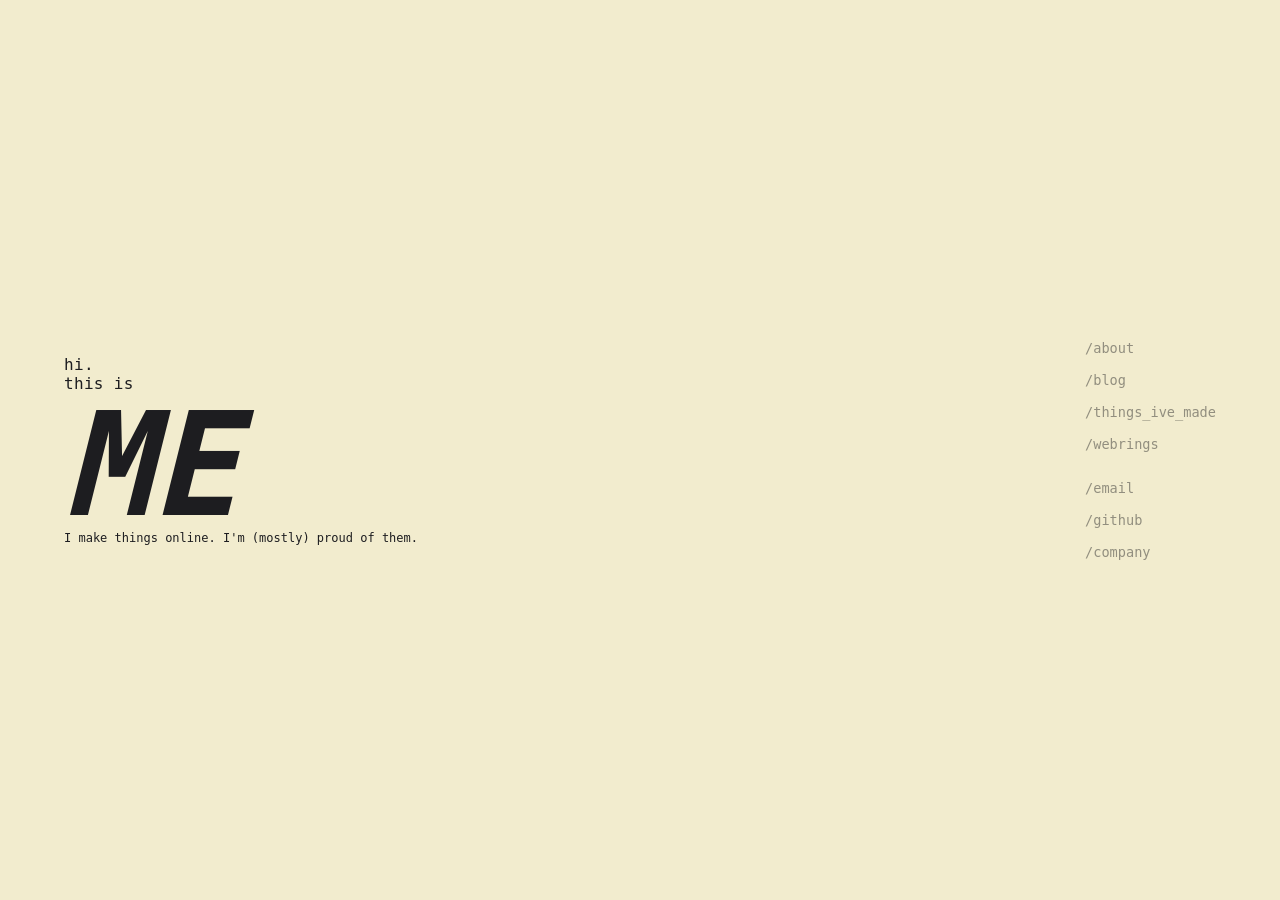
==== index.html @ b197e101 "Add external script for banner functionality" ====
<!doctype html>
<html lang="en">
    <head>
        <meta charset="UTF-8" />
        <meta name="viewport" content="width=device-width, initial-scale=1.0" />
        <title>/home</title>
        <link rel="stylesheet" href="style2.css" />
		<script src="https://keepandroidopen.org/banner.js?size=minimal&animation=off"></script>
		<script>
document.addEventListener('DOMContentLoaded', function() {
  const blurbData = {
    '/about': ['POKEMON!', 'webdev', 'cool stuff', 'idk'],
    '/blog': ['thoughts', 'rambles', 'ideas'],
    '/projects': ['MY PROJECTS LOLOL', 'things i made', 'portfolio'],
    '/webrings': ['internet rings', 'community'],
    'mailto:m4.sh@tuta.io': ['get in touch', 'send a note', 'wowow email!!!'],
    'https://github.com/compactdiscdrive': ['code go brrr', 'github'],
    'https://vncl.xyz': ['""""my company""""', 'vinculum?']
  };

  document.querySelectorAll('.links a').forEach(link => {
    const href = link.getAttribute('href');
    const blurbs = blurbData[href];
    
    if (blurbs) {
      link.addEventListener('mouseenter', function() {
        const randomBlurb = blurbs[Math.floor(Math.random() * blurbs.length)];
        
        let blurbEl = this.querySelector('.blurb');
        if (!blurbEl) {
          blurbEl = document.createElement('span');
          blurbEl.className = 'blurb';
          this.appendChild(blurbEl);
        }
        blurbEl.textContent = randomBlurb;
      });
    }
  });
});
</script>
    </head>
<body>       
<div class="page">
  <section class="statement">
    <p class="small">hi.</p>
    <p class="small">this is</p>
    <h1 class="me">ME</h1>
  <p id="tiny">I make things online. I'm (mostly) proud of them.</p>
  </section>

  <aside class="links">
    <nav>
      <a href="/about">/about</a>
      <a href="/blog">/blog</a>
	  <a href="/projects">/things_ive_made</a>
      <a id="uno" href="/webrings">/webrings</a>
      <a href="mailto:m4.sh@tuta.io">/email</a>
      <a href="https://github.com/compactdiscdrive">/github</a>
      <a href="https://vncl.xyz">/company</a>
    </nav>
  </aside> 
  
</div>
<script src="oneko.js"></script>
<script>
	oneko();
</script>
</body>
</html>
---- style2.css ----
@font-face {
  font-family: 'Iosevka Slab';
  src: url('IosevkaSlab.woff2') format('woff2');
  font-style: normal;
  font-display: swap;
}

*,
*::before,
*::after {
  box-sizing: border-box;
}

html {
  font-size: 16px;
}

p {
  font-family: "Iosevka Term Slab", monospace;
}

#tiny {
  font-size: 12px; 
}

#uno, #summon-cat {
  padding-bottom: 0.8rem;
}

* {
  margin: 0;
  color: #1d1d20;      
  font-family: "Iosevka Term Slab", monospace;
  cursor: url("data:image/svg+xml,%3Csvg xmlns='http://www.w3.org/2000/svg' width='16' height='16'%3E%3Ccircle cx='8' cy='8' r='3.25' fill='black' stroke='white' stroke-width='2'/%3E%3C/svg%3E") 8 8, auto;
}

body {
  background: #f2ecce; /* paper beige */
}

/* =========================
   LAYOUT
   ========================= */

.page {
  min-height: 100vh;
  display: grid;
  grid-template-columns: 65% 35%;
  padding: 4rem;
}

@media (max-width: 768px) {
  .page {
    grid-template-columns: 1fr;
    padding: 2rem;
  }
}

.statement {
  display: flex;
  flex-direction: column;
  justify-content: center;
}

.statement .small {
  font-family: "Iosevka Term Slab", monospace;
  font-size: 1rem;
  letter-spacing: 0.02em;
  margin: 0;
}

.statement .me {
  font-family: "Iosevka Term Slab", monospace;
  font-size: clamp(6rem, 14vw, 9rem);
  line-height: 0.9;
  margin: 0.5rem 0 0;
  font-style: italic;
}

.links {
  display: flex;
  align-items: center;
  justify-content: flex-end;
}

.links nav {
  display: flex;
  flex-direction: column;
  gap: 1rem;
  font-family: "Iosevka Term Slab", monospace;
  font-size: 0.85rem;
}

.links a {
  color: rgba(29, 29, 32, 0.45); /* faded ink */
  text-decoration: none;
}

.links a:hover {
  color: #1d1d20;
  text-decoration: underline;
}

.rule {
  height: 1px;
  background: #26262a;
  margin: 3rem 0;
}

* {
  font-family: "Iosevka Term Slab", monospace;
}

.links a {
  position: relative;
  color: rgba(29, 29, 32, 0.45);
  text-decoration: none;
}

.blurb {
  position: absolute;
  right: 100%;
  margin-right: 2px;
  white-space: nowrap;
  font-size: 0.5rem;
  color: rgba(29, 29, 32, 0.6);
  pointer-events: none;
  opacity: 0;
  transition: opacity 0.2s ease;
}

.links a:hover .blurb {
  opacity: 1;
}
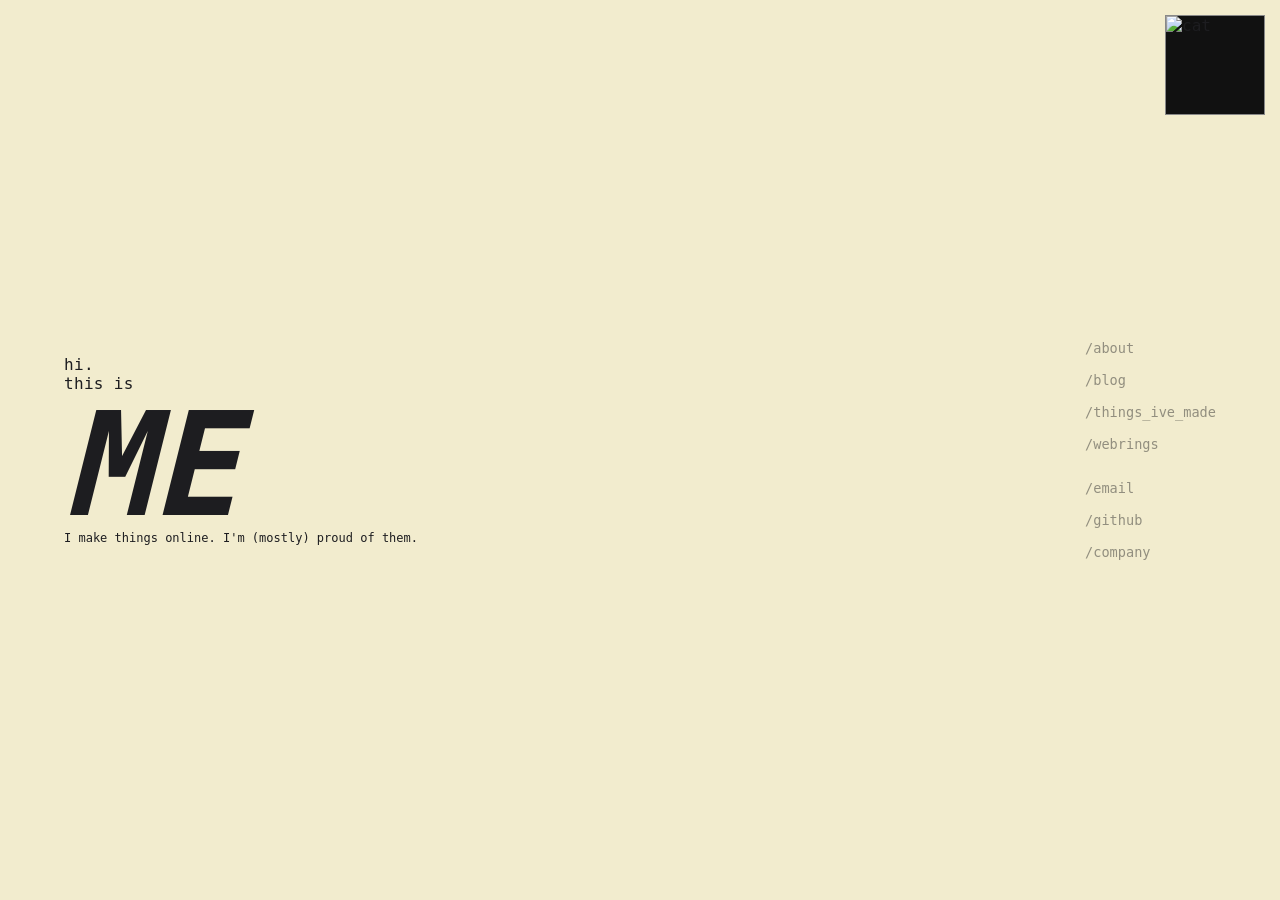
==== commit 9b019f97: "Update index.html" ====
--- a/index.html
+++ b/index.html
@@ -37,6 +37,19 @@
     }
   });
 });
+
+			const catImages = [
+  "https://external-content.duckduckgo.com/iu/?u=https%3A%2F%2Ftse4.mm.bing.net%2Fth%2Fid%2FOIP.bpIpVP_9JzSb-iUgUDqgQwHaHa%3Fpid%3DApi&f=1&ipt=1d136f8b5a135d68162cb556604a57cfa4268c9ae7b8de63487c9967c3daa035&ipo=images",
+  "https://external-content.duckduckgo.com/iu/?u=https%3A%2F%2Fi.pinimg.com%2F736x%2F5c%2F5a%2F7e%2F5c5a7e54d5dce0840928bcac4915479b.jpg&f=1&nofb=1&ipt=74dfde32d5583f7ea8541e255aaa65ecff26feaefaf3766a23ba0354ffc9e5f4",
+  "https://external-content.duckduckgo.com/iu/?u=https%3A%2F%2Ftse3.mm.bing.net%2Fth%2Fid%2FOIP.SJTroJxwLcqPAM6xQ4FfegAAAA%3Fpid%3DApi&f=1&ipt=5b93a6ec5becbfeb8bd8e26db5a4305ae3a925a4c7aae07875f2041fa2263c2b&ipo=images",
+  "https://external-content.duckduckgo.com/iu/?u=https%3A%2F%2Ftse2.explicit.bing.net%2Fth%2Fid%2FOIP.UdtWZvMdu8o6Plf4EQ55rgHaII%3Fpid%3DApi&f=1&ipt=d18deabda4105142fb6334c40ab92856a61e9a1ad1351414dd5c0ff65b3c41af&ipo=images",
+  "https://external-content.duckduckgo.com/iu/?u=https%3A%2F%2Ftse2.explicit.bing.net%2Fth%2Fid%2FOIP.G3DHSIY9kSfq3JnZ0pedcgAAAA%3Fpid%3DApi&f=1&ipt=6d6960d96f4c565858d8a80af6953fa9a55c681b204c2a2335a7f8d0d258df6b&ipo=images",
+  "https://external-content.duckduckgo.com/iu/?u=https%3A%2F%2Ftse4.mm.bing.net%2Fth%2Fid%2FOIP.0jB2i3ihWPEM-SKMti9DFAAAAA%3Fpid%3DApi&f=1&ipt=c2122da01aaf9ecee14c974c910c525824e9b9abc15167a4bf6f0fe97c0b015b&ipo=images",
+  "https://external-content.duckduckgo.com/iu/?u=https%3A%2F%2Ftse2.mm.bing.net%2Fth%2Fid%2FOIP.ucA4JAskZNZ5X05I-xfPXgHaG8%3Fpid%3DApi&f=1&ipt=94242743417f239c932410b24ee5e2385d30e6939db1cb4408140a6fafe5ce11&ipo=images"
+];
+
+const randomCat = catImages[Math.floor(Math.random() * catImages.length)];
+document.getElementById("cat-img").src = randomCat;
 </script>
     </head>
 <body>       
@@ -59,7 +72,9 @@
       <a href="https://vncl.xyz">/company</a>
     </nav>
   </aside> 
-  
+  <div id="cat-box">
+  <img id="cat-img" src="" alt="cat" />
+</div>
 </div>
 <script src="oneko.js"></script>
 <script>
--- a/style2.css
+++ b/style2.css
@@ -132,3 +132,23 @@
 .links a:hover .blurb {
   opacity: 1;
 }
+
+#cat-box {
+  position: fixed;
+  top: 15px;
+  right: 15px;
+  width: 100px;
+  height: 100px;
+  border: 1px solid #888;
+  background: #111;
+  overflow: hidden;
+  display: flex;
+  align-items: center;
+  justify-content: center;
+}
+
+#cat-img {
+  width: 100%;
+  height: 100%;
+  object-fit: cover;
+}
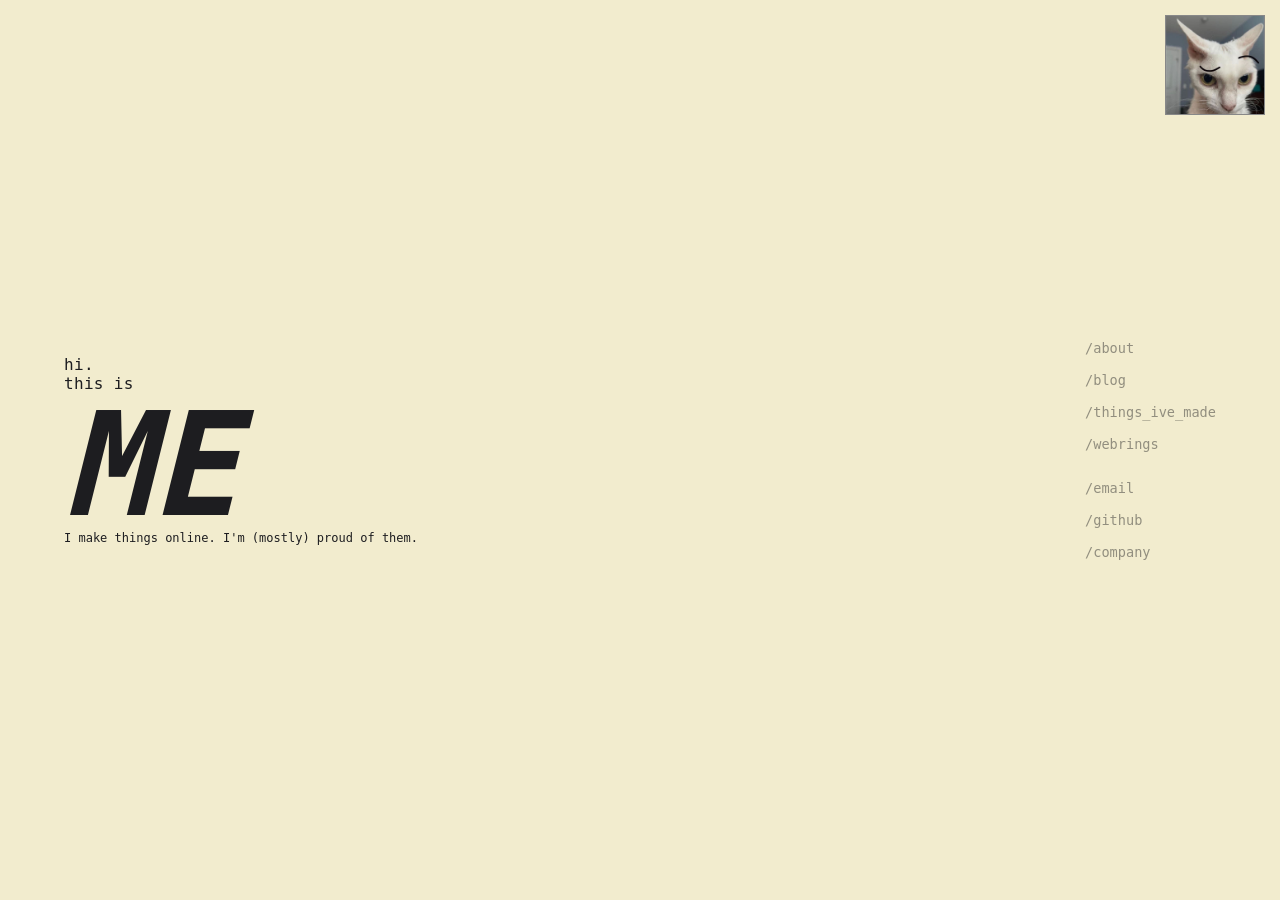
==== commit b45ad514: "Update index.html" ====
--- a/index.html
+++ b/index.html
@@ -21,35 +21,37 @@
   document.querySelectorAll('.links a').forEach(link => {
     const href = link.getAttribute('href');
     const blurbs = blurbData[href];
-    
+
     if (blurbs) {
       link.addEventListener('mouseenter', function() {
         const randomBlurb = blurbs[Math.floor(Math.random() * blurbs.length)];
-        
+
         let blurbEl = this.querySelector('.blurb');
         if (!blurbEl) {
           blurbEl = document.createElement('span');
           blurbEl.className = 'blurb';
           this.appendChild(blurbEl);
         }
+
         blurbEl.textContent = randomBlurb;
       });
     }
   });
+
+  const catImages = [
+    "1.jpg",
+    "2.jpg",
+    "3.jpg",
+    "4.jpg",
+    "5.jpg",
+    "6.jpg",
+    "7.jpeg",
+    "8.jpeg"
+  ];
+
+  const randomCat = catImages[Math.floor(Math.random() * catImages.length)];
+  document.getElementById("cat-img").src = randomCat;
 });
-
-			const catImages = [
-  "https://external-content.duckduckgo.com/iu/?u=https%3A%2F%2Ftse4.mm.bing.net%2Fth%2Fid%2FOIP.bpIpVP_9JzSb-iUgUDqgQwHaHa%3Fpid%3DApi&f=1&ipt=1d136f8b5a135d68162cb556604a57cfa4268c9ae7b8de63487c9967c3daa035&ipo=images",
-  "https://external-content.duckduckgo.com/iu/?u=https%3A%2F%2Fi.pinimg.com%2F736x%2F5c%2F5a%2F7e%2F5c5a7e54d5dce0840928bcac4915479b.jpg&f=1&nofb=1&ipt=74dfde32d5583f7ea8541e255aaa65ecff26feaefaf3766a23ba0354ffc9e5f4",
-  "https://external-content.duckduckgo.com/iu/?u=https%3A%2F%2Ftse3.mm.bing.net%2Fth%2Fid%2FOIP.SJTroJxwLcqPAM6xQ4FfegAAAA%3Fpid%3DApi&f=1&ipt=5b93a6ec5becbfeb8bd8e26db5a4305ae3a925a4c7aae07875f2041fa2263c2b&ipo=images",
-  "https://external-content.duckduckgo.com/iu/?u=https%3A%2F%2Ftse2.explicit.bing.net%2Fth%2Fid%2FOIP.UdtWZvMdu8o6Plf4EQ55rgHaII%3Fpid%3DApi&f=1&ipt=d18deabda4105142fb6334c40ab92856a61e9a1ad1351414dd5c0ff65b3c41af&ipo=images",
-  "https://external-content.duckduckgo.com/iu/?u=https%3A%2F%2Ftse2.explicit.bing.net%2Fth%2Fid%2FOIP.G3DHSIY9kSfq3JnZ0pedcgAAAA%3Fpid%3DApi&f=1&ipt=6d6960d96f4c565858d8a80af6953fa9a55c681b204c2a2335a7f8d0d258df6b&ipo=images",
-  "https://external-content.duckduckgo.com/iu/?u=https%3A%2F%2Ftse4.mm.bing.net%2Fth%2Fid%2FOIP.0jB2i3ihWPEM-SKMti9DFAAAAA%3Fpid%3DApi&f=1&ipt=c2122da01aaf9ecee14c974c910c525824e9b9abc15167a4bf6f0fe97c0b015b&ipo=images",
-  "https://external-content.duckduckgo.com/iu/?u=https%3A%2F%2Ftse2.mm.bing.net%2Fth%2Fid%2FOIP.ucA4JAskZNZ5X05I-xfPXgHaG8%3Fpid%3DApi&f=1&ipt=94242743417f239c932410b24ee5e2385d30e6939db1cb4408140a6fafe5ce11&ipo=images"
-];
-
-const randomCat = catImages[Math.floor(Math.random() * catImages.length)];
-document.getElementById("cat-img").src = randomCat;
 </script>
     </head>
 <body>       
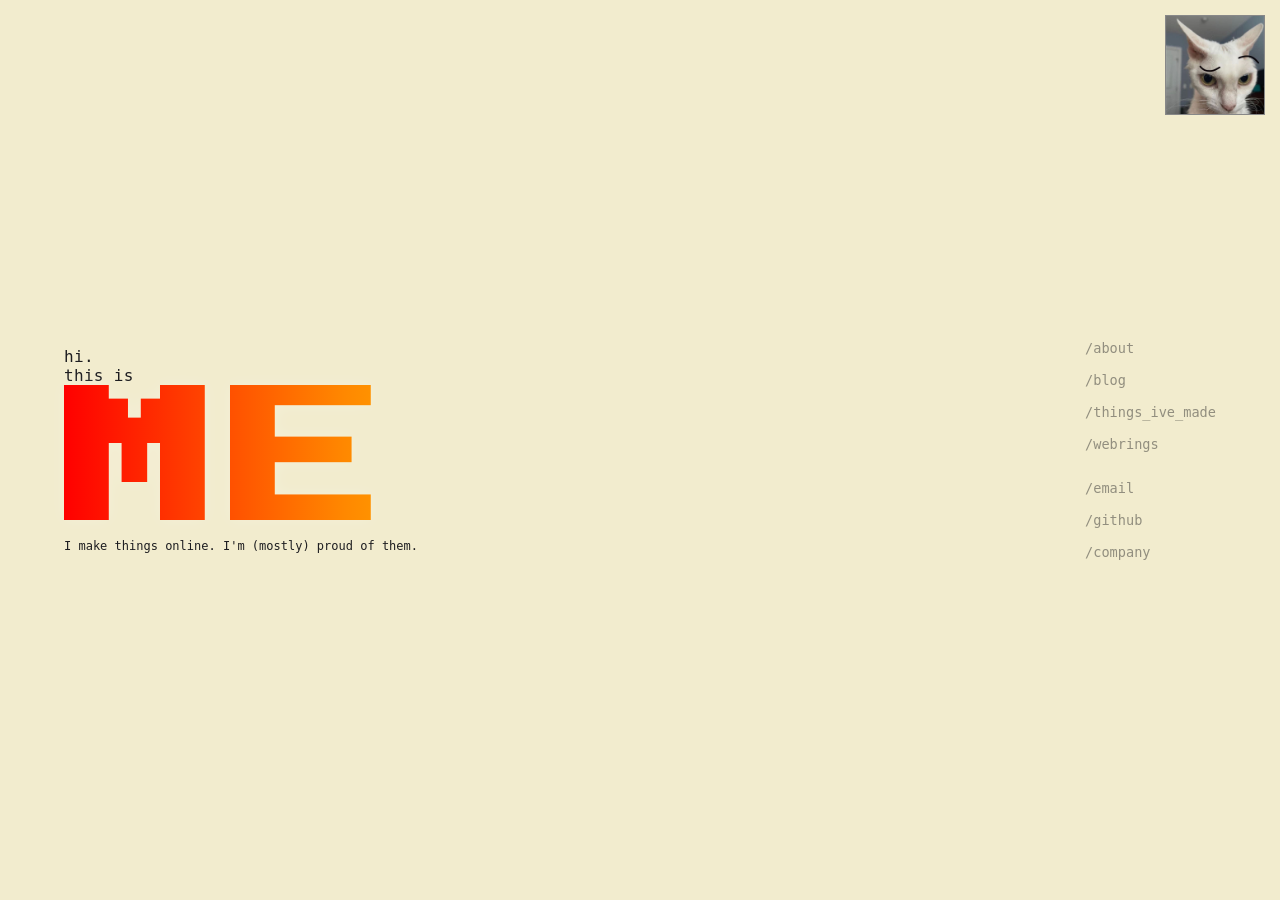
==== commit 5468de7f: "Update index.html" ====
--- a/index.html
+++ b/index.html
@@ -59,7 +59,7 @@
   <section class="statement">
     <p class="small">hi.</p>
     <p class="small">this is</p>
-    <h1 class="me">ME</h1>
+    <h1 class="wildcard-text leading-none">ME</h1>
   <p id="tiny">I make things online. I'm (mostly) proud of them.</p>
   </section>
 
--- a/style2.css
+++ b/style2.css
@@ -1,3 +1,5 @@
+@import url('https://fonts.googleapis.com/css2?family=Press+Start+2P&display=swap');
+
 @font-face {
   font-family: 'Iosevka Slab';
   src: url('IosevkaSlab.woff2') format('woff2');
@@ -152,3 +154,74 @@
   height: 100%;
   object-fit: cover;
 }
+
+.wildcard-text {
+	font-size: clamp(4rem, 12vw, 10rem);
+	font-weight: 900;
+	font-family: 'Press Start 2P', monospace;
+	font-optical-sizing: auto;
+	letter-spacing: 0.08em;
+
+	background: linear-gradient(
+		90deg,
+		#ff0000,
+		#ff8800,
+		#ffee00,
+		#00ff66,
+		#00d9ff,
+		#0044ff,
+		#aa00ff,
+		#ff0088,
+		#ff0000
+	);
+
+	background-size: 300% 100%;
+	-webkit-background-clip: text;
+	-webkit-text-fill-color: transparent;
+
+	filter: drop-shadow(0 0 8px rgba(255, 255, 255, 0.2));
+	animation:
+		rainbowMove 3s linear infinite,
+		warpText 1.8s ease-in-out infinite;
+}
+
+/* Rainbow flowing through letters */
+@keyframes rainbowMove {
+	from {
+		background-position: 0% 50%;
+	}
+	to {
+		background-position: 300% 50%;
+	}
+}
+
+/* Demo-scene warp vibe */
+@keyframes warpText {
+	0% {
+		transform: perspective(500px) rotateX(0deg) rotateY(0deg) skewX(0deg) scale(1);
+	}
+
+	25% {
+		transform: perspective(500px) rotateX(8deg) rotateY(-10deg) skewX(6deg) scale(1.05, 0.95);
+	}
+
+	50% {
+		transform: perspective(500px) rotateX(-6deg) rotateY(12deg) skewX(-8deg) scale(0.96, 1.06);
+	}
+
+	75% {
+		transform: perspective(500px) rotateX(5deg) rotateY(-8deg) skewX(5deg) scale(1.04, 0.96);
+	}
+
+	100% {
+		transform: perspective(500px) rotateX(0deg) rotateY(0deg) skewX(0deg) scale(1);
+	}
+}
+
+.wild-wrap {
+	display: flex;
+	flex-direction: column;
+	align-items: flex-start;
+	line-height: 0.85;
+	margin-bottom: 1rem;
+}
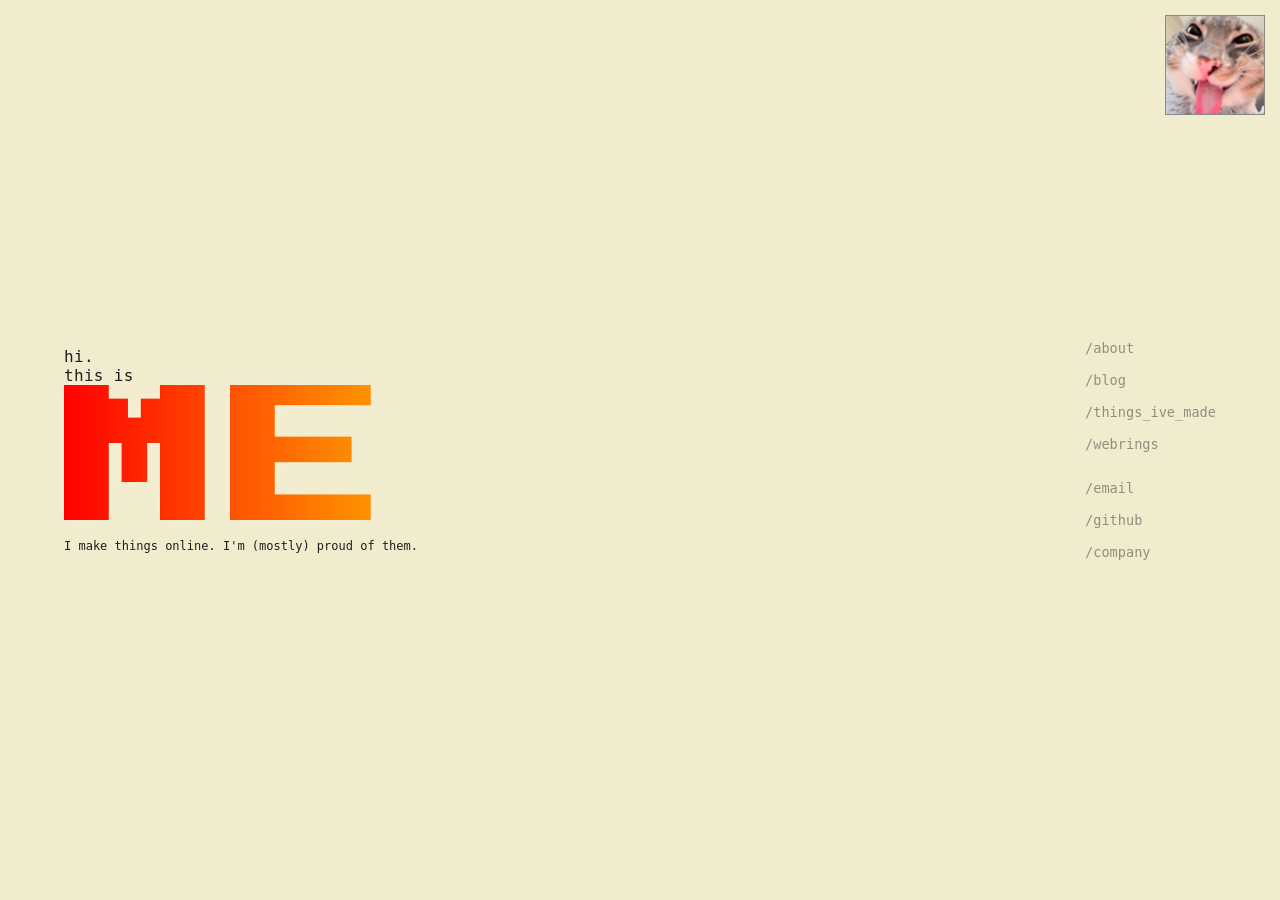
==== commit 7bdbb77e: "Update index.html" ====
--- a/index.html
+++ b/index.html
@@ -70,7 +70,7 @@
 	  <a href="/projects">/things_ive_made</a>
       <a id="uno" href="/webrings">/webrings</a>
       <a href="mailto:m4.sh@tuta.io">/email</a>
-      <a href="https://github.com/compactdiscdrive">/github</a>
+      <a href="https://github.com/sudoFahh">/github</a>
       <a href="https://vncl.xyz">/company</a>
     </nav>
   </aside> 
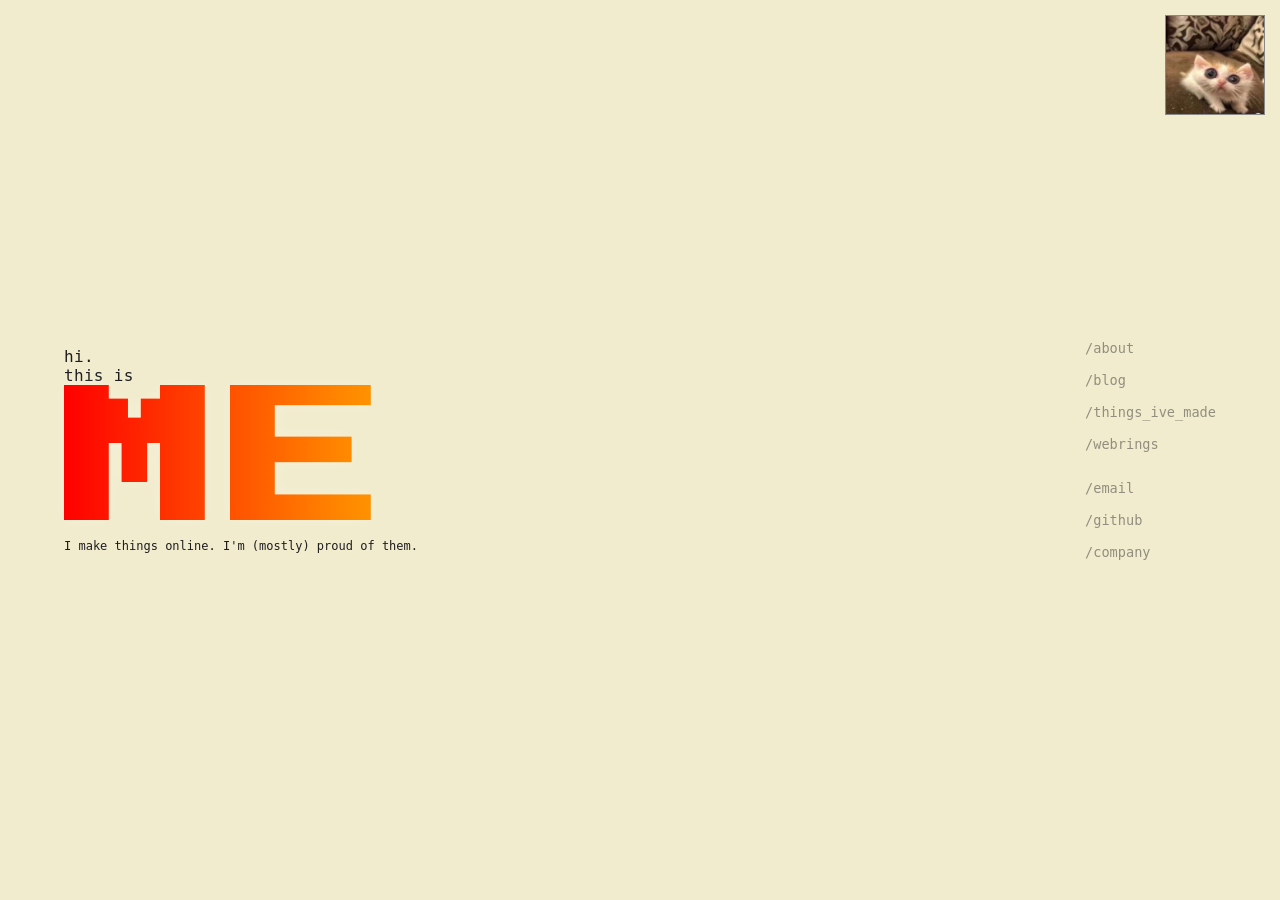
==== commit 58579c7a: "Update index.html" ====
--- a/index.html
+++ b/index.html
@@ -5,7 +5,6 @@
         <meta name="viewport" content="width=device-width, initial-scale=1.0" />
         <title>/home</title>
         <link rel="stylesheet" href="style2.css" />
-		<script src="https://keepandroidopen.org/banner.js?size=minimal&animation=off"></script>
 		<script>
 document.addEventListener('DOMContentLoaded', function() {
   const blurbData = {
@@ -55,6 +54,8 @@
 </script>
     </head>
 <body>       
+	<script src="https://keepandroidopen.org/banner.js?link=https://example.com/android&hidebutton=off"></script>
+	<div id="banner"></div>
 <div class="page">
   <section class="statement">
     <p class="small">hi.</p>
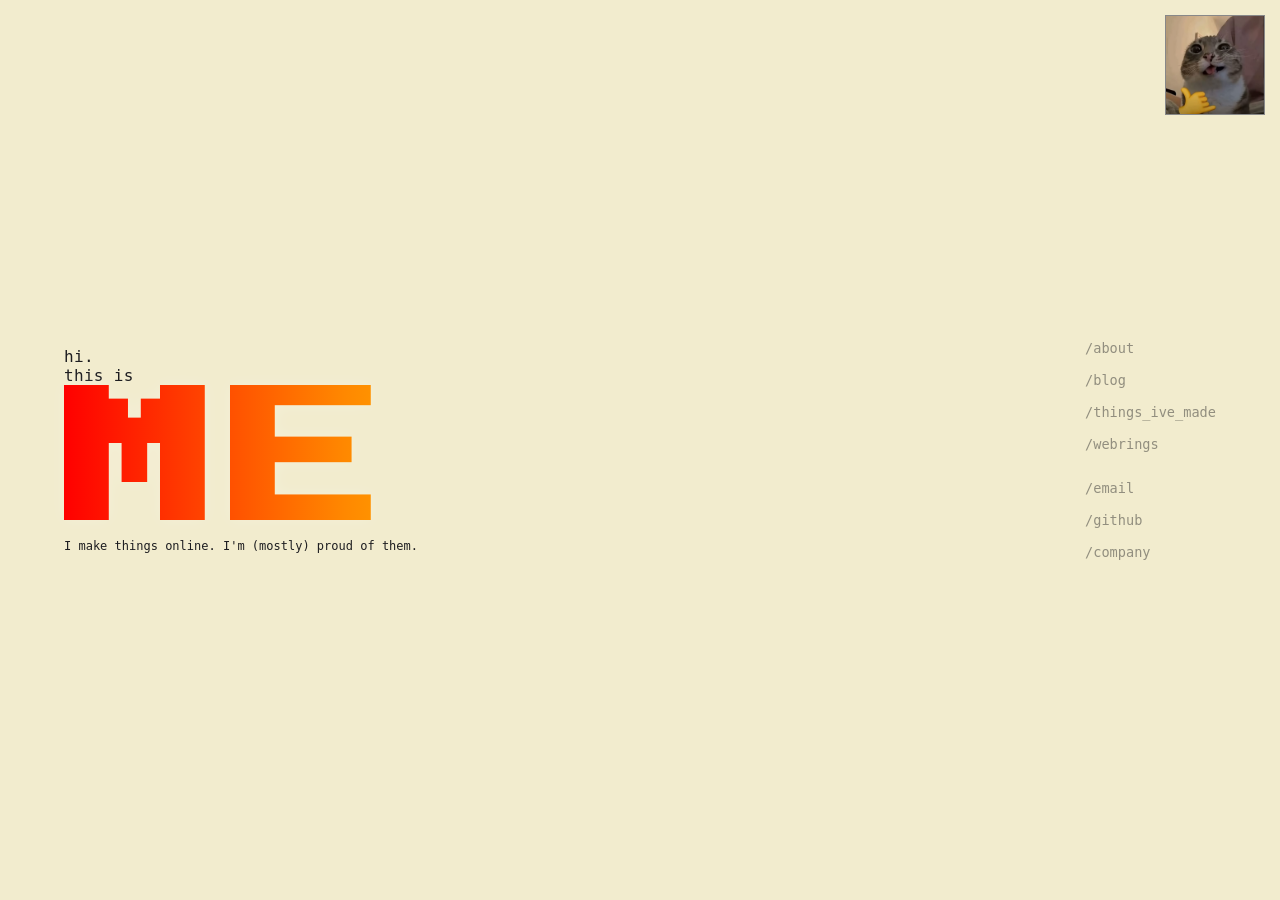
==== commit 54ed448a: "Update index.html" ====
--- a/index.html
+++ b/index.html
@@ -54,7 +54,7 @@
 </script>
     </head>
 <body>       
-	<script src="https://keepandroidopen.org/banner.js?link=https://example.com/android&hidebutton=off"></script>
+	<script src="https://keepandroidopen.org/banner.js?size=minimal&animation=off"></script>
 	<div id="banner"></div>
 <div class="page">
   <section class="statement">
